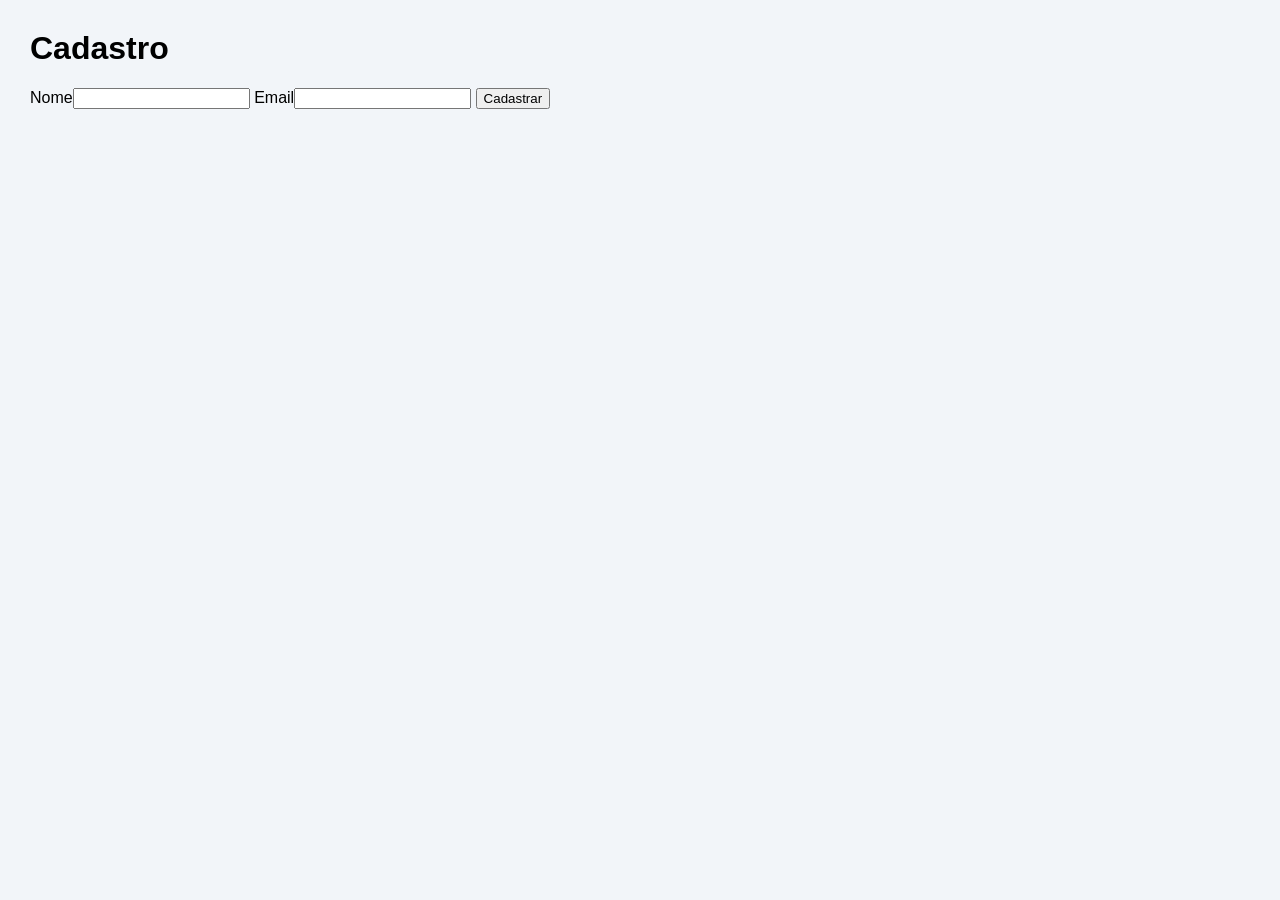
==== cadastro.html @ 34a29513 "Primeira versão do projeto MathTech Web" ====
<!DOCTYPE html>
<html lang="pt-br"><head><meta charset="UTF-8"><title>Cadastro</title><link rel="stylesheet" href="css/estilo.css"></head>
<body>
<h1>Cadastro</h1>
<form>
<label>Nome</label><input type="text">
<label>Email</label><input type="email">
<button>Cadastrar</button>
</form>
</body></html>
---- css/estilo.css ----
body{font-family:Arial;background:#f2f5f9;margin:30px}header,footer{background:#12355b;color:white;padding:20px;text-align:center}table{border-collapse:collapse;background:white}td,th{border:1px solid #777;padding:10px}
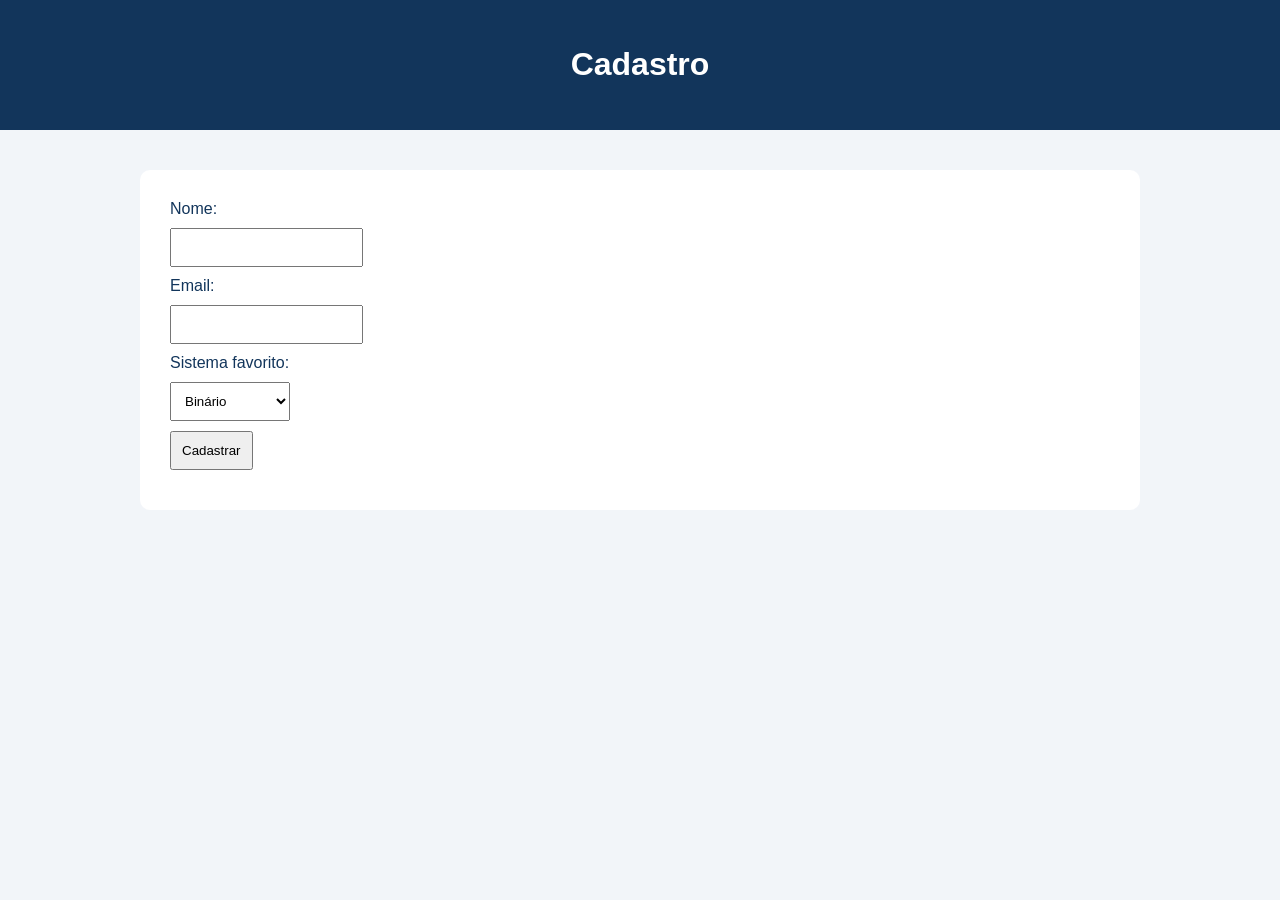
==== commit 25a73975: "Implementação da Atividade Avaliativa 5 - multimídia, quiz e melhorias HTML5" ====
--- a/cadastro.html
+++ b/cadastro.html
@@ -1,10 +1,34 @@
 <!DOCTYPE html>
-<html lang="pt-br"><head><meta charset="UTF-8"><title>Cadastro</title><link rel="stylesheet" href="css/estilo.css"></head>
+<html lang="pt-br">
+<head>
+<meta charset="UTF-8">
+<title>Cadastro</title>
+<link rel="stylesheet" href="css/estilo.css">
+</head>
 <body>
-<h1>Cadastro</h1>
+
+<header><h1>Cadastro</h1></header>
+
+<section class="conteudo">
 <form>
-<label>Nome</label><input type="text">
-<label>Email</label><input type="email">
-<button>Cadastrar</button>
+
+<label>Nome:</label>
+<input type="text" required>
+
+<label>Email:</label>
+<input type="email" required>
+
+<label>Sistema favorito:</label>
+<select>
+<option>Binário</option>
+<option>Decimal</option>
+<option>Hexadecimal</option>
+</select>
+
+<button type="submit">Cadastrar</button>
+
 </form>
-</body></html>+</section>
+
+</body>
+</html>
--- a/css/estilo.css
+++ b/css/estilo.css
@@ -1 +1,80 @@
-body{font-family:Arial;background:#f2f5f9;margin:30px}header,footer{background:#12355b;color:white;padding:20px;text-align:center}table{border-collapse:collapse;background:white}td,th{border:1px solid #777;padding:10px}+body{
+font-family:Arial,sans-serif;
+margin:0;
+background:#f2f5f9;
+color:#12355b;
+}
+
+header,footer{
+background:#12355b;
+color:white;
+padding:25px;
+text-align:center;
+}
+
+nav{
+background:#087e8b;
+padding:15px;
+text-align:center;
+}
+
+nav a{
+color:white;
+margin:10px;
+text-decoration:none;
+font-weight:bold;
+}
+
+.banner,.cards,.conteudo{
+padding:40px;
+max-width:1000px;
+margin:auto;
+}
+
+.banner{
+display:flex;
+gap:30px;
+align-items:center;
+}
+
+.cards{
+display:flex;
+gap:20px;
+}
+
+.card{
+background:white;
+padding:20px;
+border-radius:10px;
+box-shadow:0 3px 10px #ccc;
+flex:1;
+}
+
+table{
+width:100%;
+background:white;
+border-collapse:collapse;
+}
+
+td,th{
+border:1px solid #777;
+padding:10px;
+}
+
+form{
+background:white;
+padding:30px;
+border-radius:10px;
+}
+
+input,select,button{
+display:block;
+margin:10px 0;
+padding:10px;
+}
+
+@media(max-width:700px){
+.banner,.cards{
+display:block;
+}
+}
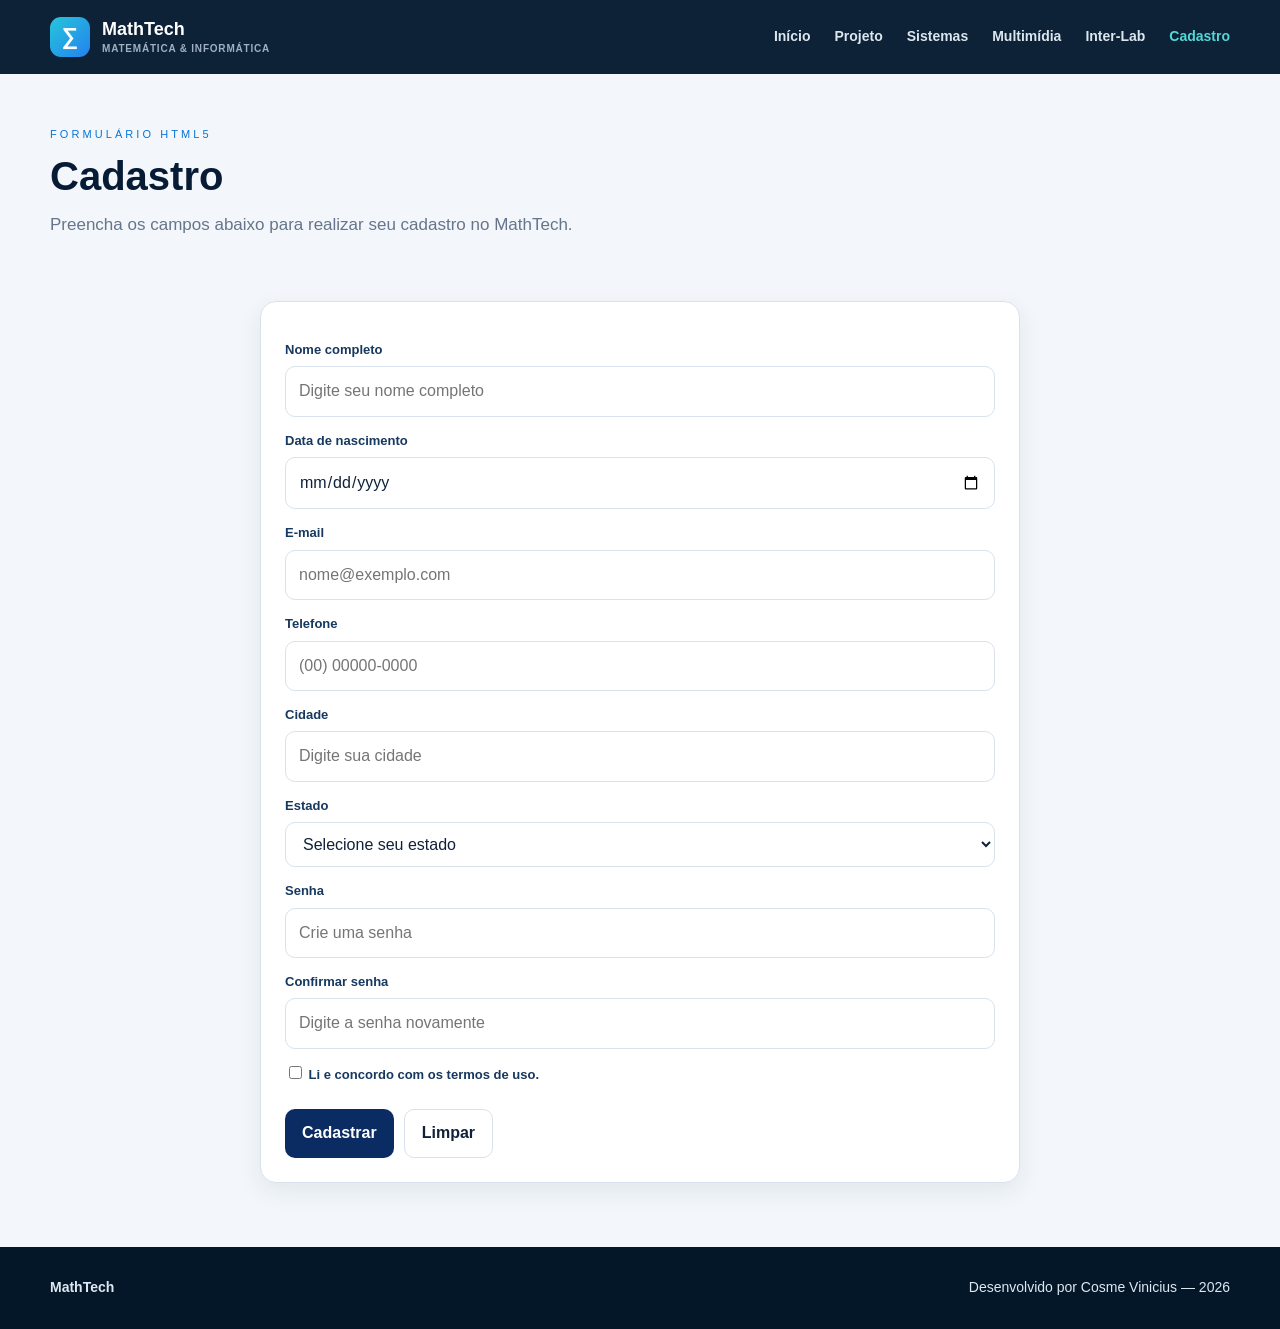
==== commit 74514179: "Atualiza estrutura final do MathTech e adiciona Inter-Lab" ====
--- a/cadastro.html
+++ b/cadastro.html
@@ -1,34 +1,85 @@
 <!DOCTYPE html>
-<html lang="pt-br">
+<html lang="pt-BR">
 <head>
-<meta charset="UTF-8">
-<title>Cadastro</title>
-<link rel="stylesheet" href="css/estilo.css">
+  <meta charset="UTF-8">
+  <meta name="viewport" content="width=device-width, initial-scale=1.0">
+  <title>Cadastro | MathTech</title>
+  <link rel="stylesheet" href="css/estilo.css">
 </head>
 <body>
+<header class="site-header">
+  <div class="container nav-wrap">
+    <a class="brand" href="index.html">
+      <span class="brand-mark">∑</span>
+      <span class="brand-text">MathTech<small>Matemática &amp; Informática</small></span>
+    </a>
+    <nav class="site-nav" aria-label="Navegação principal">
+      <a href="index.html">Início</a>
+      <a href="sobre.html">Projeto</a>
+      <a href="sistemas.html">Sistemas</a>
+      <a href="multimidia.html">Multimídia</a>
+      <a href="interlab.html">Inter-Lab</a>
+      <a class="active" href="cadastro.html">Cadastro</a>
+    </nav>
+  </div>
+</header>
+<section class="page-hero">
+  <div class="container">
+    <span class="kicker">Formulário HTML5</span>
+    <h1>Cadastro</h1>
+    <p>Preencha os campos abaixo para realizar seu cadastro no MathTech.</p>
+  </div>
+</section>
+<main class="section">
+  <div class="container">
+    <div class="card form-card">
+      <form action="#" method="post">
+        <label for="nome">Nome completo</label>
+        <input id="nome" name="nome" type="text" required autocomplete="name" placeholder="Digite seu nome completo">
 
-<header><h1>Cadastro</h1></header>
+        <label for="nascimento">Data de nascimento</label>
+        <input id="nascimento" name="nascimento" type="date" required>
 
-<section class="conteudo">
-<form>
+        <label for="email">E-mail</label>
+        <input id="email" name="email" type="email" required autocomplete="email" placeholder="nome@exemplo.com">
 
-<label>Nome:</label>
-<input type="text" required>
+        <label for="telefone">Telefone</label>
+        <input id="telefone" name="telefone" type="tel" required autocomplete="tel" placeholder="(00) 00000-0000">
 
-<label>Email:</label>
-<input type="email" required>
+        <label for="cidade">Cidade</label>
+        <input id="cidade" name="cidade" type="text" required autocomplete="address-level2" placeholder="Digite sua cidade">
 
-<label>Sistema favorito:</label>
-<select>
-<option>Binário</option>
-<option>Decimal</option>
-<option>Hexadecimal</option>
-</select>
+        <label for="estado">Estado</label>
+        <select id="estado" name="estado" required>
+          <option value="" selected disabled>Selecione seu estado</option>
+          <option>AC</option><option>AL</option><option>AP</option><option>AM</option><option>BA</option><option>CE</option>
+          <option>DF</option><option>ES</option><option>GO</option><option>MA</option><option>MT</option><option>MS</option>
+          <option>MG</option><option>PA</option><option>PB</option><option>PR</option><option>PE</option><option>PI</option>
+          <option>RJ</option><option>RN</option><option>RS</option><option>RO</option><option>RR</option><option>SC</option>
+          <option>SP</option><option>SE</option><option>TO</option>
+        </select>
 
-<button type="submit">Cadastrar</button>
+        <label for="senha">Senha</label>
+        <input id="senha" name="senha" type="password" minlength="6" required autocomplete="new-password" placeholder="Crie uma senha">
 
-</form>
-</section>
+        <label for="confirmar">Confirmar senha</label>
+        <input id="confirmar" name="confirmar" type="password" minlength="6" required autocomplete="new-password" placeholder="Digite a senha novamente">
 
+        <label><input type="checkbox" required> Li e concordo com os termos de uso.</label>
+
+        <div class="actions">
+          <button class="btn btn-primary" type="submit">Cadastrar</button>
+          <button class="btn btn-outline" type="reset">Limpar</button>
+        </div>
+      </form>
+    </div>
+  </div>
+</main>
+<footer class="site-footer">
+  <div class="container footer-wrap">
+    <strong>MathTech</strong>
+    <span>Desenvolvido por Cosme Vinicius — 2026</span>
+  </div>
+</footer>
 </body>
-</html>
+</html>
--- a/css/estilo.css
+++ b/css/estilo.css
@@ -1,80 +1,365 @@
+
+:root{
+  --navy:#0d2137;
+  --navy-2:#0b2b63;
+  --blue:#1676d2;
+  --cyan:#26c6da;
+  --green:#13a86b;
+  --bg:#f3f7fb;
+  --surface:#ffffff;
+  --surface-2:#f6f8fb;
+  --text:#0f2239;
+  --muted:#66758a;
+  --border:#d9e2ec;
+  --shadow:0 8px 24px rgba(13,33,55,.08);
+  --radius:16px;
+  --max:1180px;
+}
+
+*{box-sizing:border-box}
+html{scroll-behavior:smooth}
 body{
-font-family:Arial,sans-serif;
-margin:0;
-background:#f2f5f9;
-color:#12355b;
-}
-
-header,footer{
-background:#12355b;
-color:white;
-padding:25px;
-text-align:center;
-}
-
-nav{
-background:#087e8b;
-padding:15px;
-text-align:center;
-}
-
-nav a{
-color:white;
-margin:10px;
-text-decoration:none;
-font-weight:bold;
-}
-
-.banner,.cards,.conteudo{
-padding:40px;
-max-width:1000px;
-margin:auto;
-}
-
-.banner{
-display:flex;
-gap:30px;
-align-items:center;
-}
-
-.cards{
-display:flex;
-gap:20px;
-}
-
+  margin:0;
+  font-family:Arial, Helvetica, sans-serif;
+  background:var(--bg);
+  color:var(--text);
+  line-height:1.55;
+}
+img{max-width:100%;display:block}
+a{color:inherit}
+button,input,select,textarea{font:inherit}
+.container{width:min(var(--max),calc(100% - 32px));margin:0 auto}
+
+.site-header{
+  background:var(--navy);
+  color:#fff;
+  position:sticky;
+  top:0;
+  z-index:20;
+  box-shadow:0 1px 0 rgba(255,255,255,.06);
+}
+.nav-wrap{
+  min-height:74px;
+  display:flex;
+  align-items:center;
+  justify-content:space-between;
+  gap:24px;
+}
+.brand{
+  display:flex;
+  align-items:center;
+  gap:12px;
+  text-decoration:none;
+  font-weight:800;
+}
+.brand-mark{
+  width:40px;height:40px;
+  display:grid;place-items:center;
+  border-radius:11px;
+  background:linear-gradient(135deg,var(--cyan),#2382ef);
+  color:#fff;font-size:23px;
+}
+.brand-text{font-size:18px;line-height:1.1;color:#fff}
+.brand-text small{
+  display:block;
+  margin-top:4px;
+  color:#9fb0c3;
+  font-size:10px;
+  text-transform:uppercase;
+  letter-spacing:.08em;
+}
+.site-nav{display:flex;flex-wrap:wrap;gap:24px}
+.site-nav a{
+  color:#dce6ef;
+  text-decoration:none;
+  font-weight:700;
+  font-size:14px;
+}
+.site-nav a:hover,.site-nav a.active{color:#53d7d8}
+
+.page-hero{padding:52px 0 28px}
+.kicker{
+  display:block;
+  margin-bottom:12px;
+  color:#0876d8;
+  font-size:11px;
+  letter-spacing:.28em;
+  text-transform:uppercase;
+}
+.page-hero h1,.hero-home h1{
+  margin:0 0 14px;
+  color:#071b35;
+  line-height:1.08;
+}
+.page-hero h1{font-size:40px}
+.page-hero p{
+  max-width:780px;
+  margin:0;
+  color:var(--muted);
+  font-size:17px;
+}
+.section{padding:34px 0}
+.section-title{margin:0 0 8px;font-size:30px;color:#071b35}
+.section-intro{margin:0 0 22px;color:var(--muted)}
 .card{
-background:white;
-padding:20px;
-border-radius:10px;
-box-shadow:0 3px 10px #ccc;
-flex:1;
-}
-
-table{
-width:100%;
-background:white;
-border-collapse:collapse;
-}
-
-td,th{
-border:1px solid #777;
-padding:10px;
-}
-
-form{
-background:white;
-padding:30px;
-border-radius:10px;
-}
-
-input,select,button{
-display:block;
-margin:10px 0;
-padding:10px;
-}
-
-@media(max-width:700px){
-.banner,.cards{
-display:block;
-}
-}
+  background:var(--surface);
+  border:1px solid var(--border);
+  border-radius:var(--radius);
+  box-shadow:var(--shadow);
+  padding:24px;
+}
+.card h2,.card h3{margin-top:0;color:#0a2443}
+.card p{color:var(--muted)}
+
+.hero-home{
+  position:relative;
+  min-height:530px;
+  display:flex;
+  align-items:center;
+  background:
+    linear-gradient(90deg, rgba(4,17,34,.88) 0%, rgba(5,25,56,.78) 42%, rgba(6,23,48,.52) 100%),
+    url('../img/hero-home.jpg') center center / cover no-repeat;
+  color:#fff;
+}
+.hero-home::after{
+  content:"";
+  position:absolute;
+  inset:0;
+  background:linear-gradient(to bottom, rgba(0,0,0,.08), rgba(0,0,0,.14));
+}
+.hero-home .container{
+  position:relative;
+  z-index:1;
+}
+.hero-home .kicker{
+  color:#22d2da;
+}
+.hero-home h1{
+  max-width:760px;
+  font-size:66px;
+  color:#fff;
+}
+.hero-home p{
+  max-width:700px;
+  font-size:18px;
+  color:#eef6ff;
+  margin:0;
+}
+.hero-actions,.actions{
+  display:flex;
+  flex-wrap:wrap;
+  gap:10px;
+  margin-top:24px;
+}
+
+.btn{
+  display:inline-flex;
+  align-items:center;
+  justify-content:center;
+  min-height:44px;
+  padding:11px 17px;
+  border:0;
+  border-radius:10px;
+  text-decoration:none;
+  font-weight:700;
+  cursor:pointer;
+}
+.btn-primary{background:var(--navy-2);color:#fff}
+.btn-primary:hover{background:#123f7f}
+.btn-cyan{background:var(--cyan);color:#05223a}
+.btn-cyan:hover{background:#36d6e8}
+.btn-outline{background:#fff;color:var(--text);border:1px solid var(--border)}
+
+.grid-4{display:grid;grid-template-columns:repeat(4,1fr);gap:16px}
+.grid-3{display:grid;grid-template-columns:repeat(3,1fr);gap:16px}
+.grid-2{display:grid;grid-template-columns:1fr 1fr;gap:20px}
+.topic-card{padding:20px}
+.topic-card strong{display:block;margin-bottom:7px;color:#0b2b63}
+.program-table-wrap{overflow-x:auto}
+
+table{width:100%;border-collapse:collapse;background:#fff}
+thead th{
+  background:var(--navy-2);
+  color:#fff;
+  text-align:left;
+  padding:13px 14px;
+  font-size:13px;
+}
+tbody td{
+  padding:13px 14px;
+  border-bottom:1px solid var(--border);
+  color:#27405d;
+  font-size:14px;
+}
+tbody tr:nth-child(even){background:#f8fbfe}
+
+.timeline{display:grid;gap:14px}
+.timeline-item{display:flex;gap:12px;align-items:flex-start}
+.step{
+  flex:0 0 34px;width:34px;height:34px;
+  display:grid;place-items:center;
+  border-radius:50%;
+  background:var(--navy-2);
+  color:#fff;font-weight:800
+}
+.timeline-item strong{display:block;color:#0b2b63}
+.timeline-item span{color:var(--muted);font-size:14px}
+.tags{display:flex;flex-wrap:wrap;gap:10px;margin-top:18px}
+.tag{
+  padding:8px 11px;
+  border-radius:999px;
+  background:#eef4fa;
+  border:1px solid #dfe8f2;
+  color:#17385f;
+  font-size:13px;
+  font-weight:700;
+}
+
+.system-card .base{
+  display:inline-block;
+  margin-bottom:9px;
+  padding:5px 9px;
+  border-radius:999px;
+  background:#edf4fb;
+  color:#0b5fb6;
+  font-size:11px;
+  font-weight:800;
+  text-transform:uppercase
+}
+.note{
+  margin-top:16px;
+  padding:14px 16px;
+  border-left:4px solid var(--cyan);
+  border-radius:8px;
+  background:#eef9fb;
+  color:#38546a
+}
+
+.media-layout{
+  display:grid;
+  grid-template-columns:1.25fr .75fr;
+  gap:24px;
+  align-items:start;
+}
+.video-shell{
+  background:#07121d;
+  border-radius:18px;
+  overflow:hidden;
+  box-shadow:var(--shadow);
+  border:1px solid #16283a;
+}
+.media-thumb{
+  position:relative;
+  display:block;
+  aspect-ratio:16/9;
+  overflow:hidden;
+  text-decoration:none;
+}
+.media-thumb img{
+  width:100%;
+  height:100%;
+  object-fit:cover;
+}
+.media-thumb::after{
+  content:"▶";
+  position:absolute;
+  left:50%;
+  top:50%;
+  transform:translate(-50%,-50%);
+  width:82px;
+  height:82px;
+  border-radius:50%;
+  display:grid;
+  place-items:center;
+  background:rgba(0,0,0,.55);
+  border:2px solid rgba(255,255,255,.85);
+  color:#fff;
+  font-size:32px;
+  box-shadow:0 8px 22px rgba(0,0,0,.25);
+}
+.playlist-info h2{font-size:34px}
+.playlist-badges{display:flex;flex-wrap:wrap;gap:8px;margin:16px 0}
+.playlist-badges span{
+  padding:7px 10px;border-radius:999px;
+  background:#eff4fa;border:1px solid var(--border);
+  color:#34516d;font-size:12px;font-weight:700
+}
+.local-note{
+  margin-top:14px;
+  font-size:13px;
+  color:var(--muted);
+}
+
+.form-card{max-width:760px;margin:0 auto}
+label{display:block;margin:14px 0 6px;font-size:13px;font-weight:700;color:#17385f}
+input,select,textarea{
+  width:100%;
+  padding:12px 13px;
+  border:1px solid var(--border);
+  border-radius:10px;
+  background:#fff;
+  color:var(--text);
+  outline:none
+}
+input:focus,select:focus,textarea:focus{
+  border-color:#7db0e5;
+  box-shadow:0 0 0 3px rgba(50,120,200,.11)
+}
+input[type=checkbox],input[type=radio]{width:auto}
+
+.lab-grid{display:grid;grid-template-columns:1fr 1fr;gap:22px}
+.results-grid{display:grid;grid-template-columns:1fr 1fr;gap:12px;margin-top:18px}
+.result-box{background:var(--surface-2);border-radius:12px;padding:14px}
+.result-box span{display:block;color:#718096;font-size:11px;text-transform:uppercase;margin-bottom:7px}
+.result-box strong{font-family:"Courier New",monospace;color:#0a2b62;overflow-wrap:anywhere}
+.logic-switches{display:grid;grid-template-columns:1fr 1fr;gap:12px;margin:12px 0 18px}
+.prop-box{
+  display:flex;justify-content:space-between;align-items:center;gap:10px;
+  padding:12px 14px;border-radius:11px;background:var(--surface-2)
+}
+.status{
+  display:inline-flex;align-items:center;justify-content:center;
+  padding:5px 9px;border-radius:999px;font-size:10px;font-weight:800;text-transform:uppercase
+}
+.status.true{background:var(--green);color:#fff}
+.status.false{background:#edf1f6;color:#566174}
+.switch{position:relative;display:inline-block;width:42px;height:24px;flex:0 0 auto}
+.switch input{opacity:0;width:0;height:0}
+.slider{position:absolute;inset:0;border-radius:999px;background:#d7dee8;cursor:pointer;transition:.2s}
+.slider:before{
+  content:"";position:absolute;width:18px;height:18px;left:3px;top:3px;
+  border-radius:50%;background:#fff;box-shadow:0 1px 3px rgba(0,0,0,.25);transition:.2s
+}
+.switch input:checked + .slider{background:var(--navy-2)}
+.switch input:checked + .slider:before{transform:translateX(18px)}
+.quiz-question{margin-bottom:20px}
+.quiz-question p{font-weight:700;color:#122a46}
+.options{display:grid;grid-template-columns:1fr 1fr;gap:8px}
+.option{
+  display:flex;align-items:center;gap:9px;
+  min-height:40px;padding:9px 11px;
+  border:1px solid var(--border);border-radius:9px;
+  background:#fff;cursor:pointer;font-size:13px
+}
+.option.correct{border-color:#29a86b;background:#effbf5}
+.option.wrong{border-color:#db5c5c;background:#fff3f3}
+.feedback{min-height:22px;color:var(--muted);font-size:13px;margin-top:8px}
+
+.site-footer{background:#041728;color:#dce8f2;padding:30px 0;margin-top:30px}
+.footer-wrap{display:flex;justify-content:space-between;gap:20px;flex-wrap:wrap;font-size:14px}
+
+@media (max-width:920px){
+  .nav-wrap{flex-direction:column;align-items:flex-start;padding:16px 0}
+  .media-layout,.lab-grid,.grid-2{grid-template-columns:1fr}
+  .grid-4{grid-template-columns:1fr 1fr}
+  .grid-3{grid-template-columns:1fr 1fr}
+  .hero-home h1{font-size:48px}
+}
+@media (max-width:650px){
+  .site-nav{gap:14px}
+  .grid-4,.grid-3,.options,.logic-switches,.results-grid{grid-template-columns:1fr}
+  .page-hero h1{font-size:32px}
+  .hero-home{min-height:470px}
+  .hero-home h1{font-size:36px}
+  .card{padding:18px}
+}
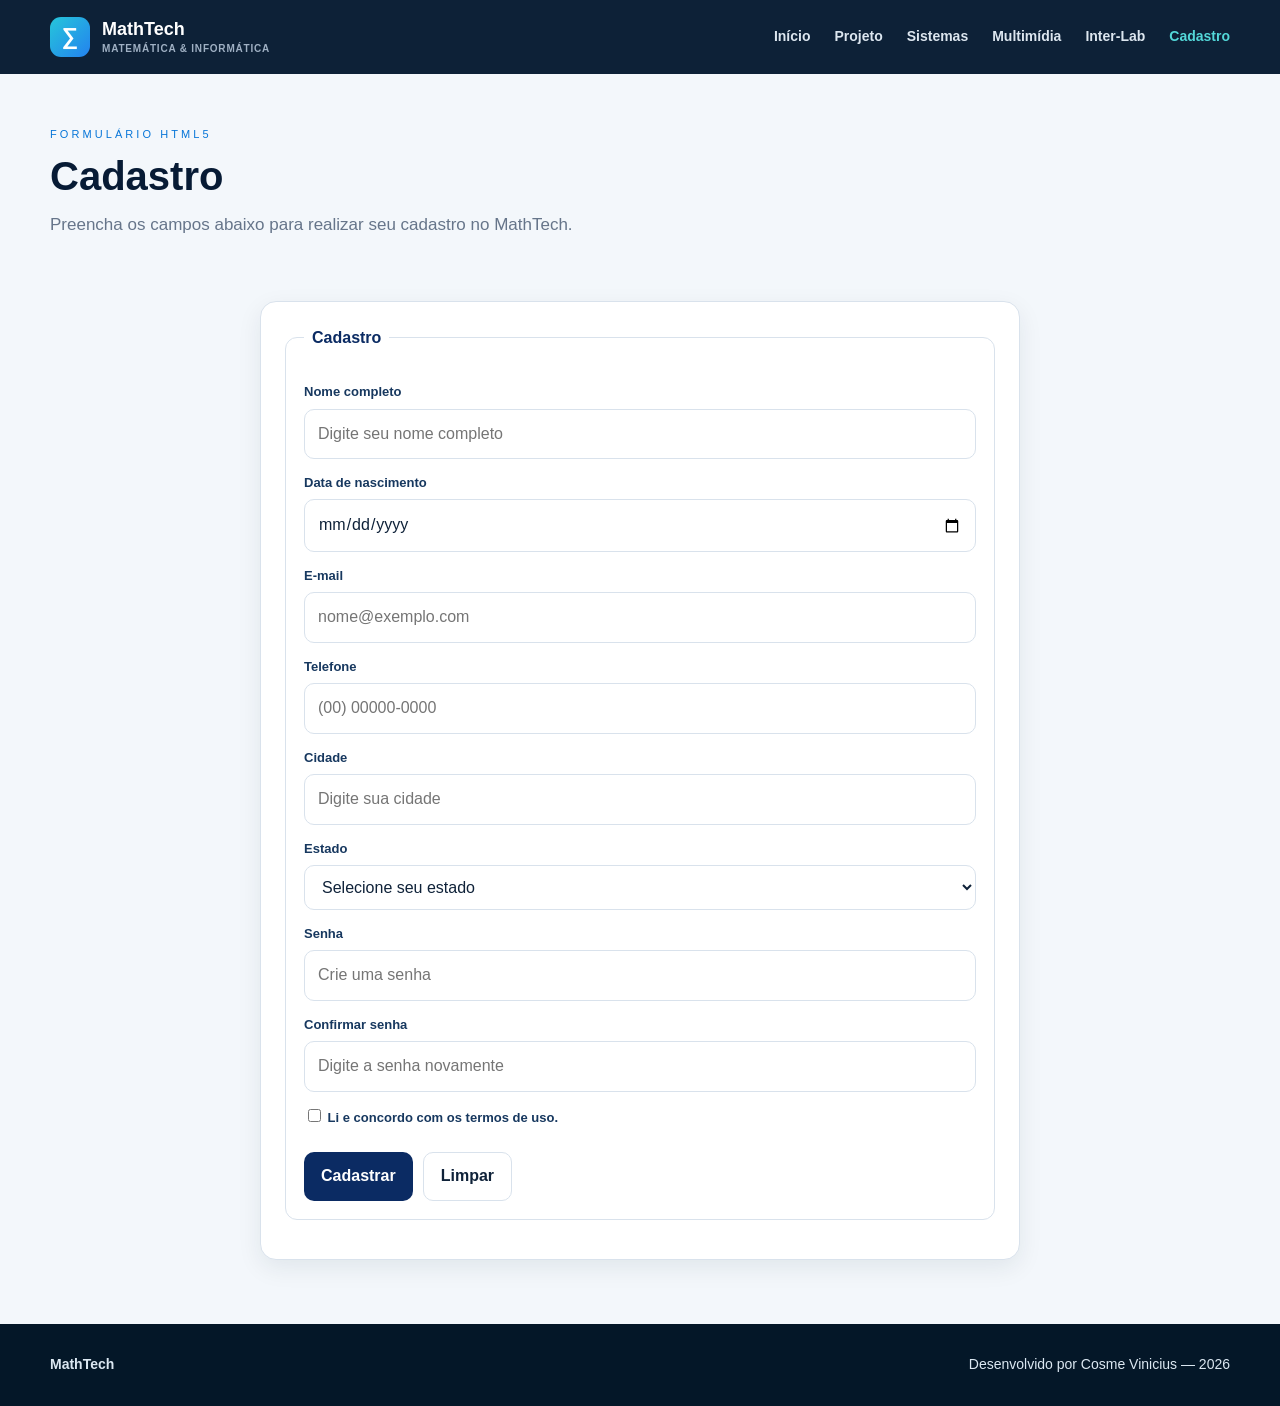
==== commit 30a9503d: "Atividade 7 - HTML5 e CSS3 ate aula 11" ====
--- a/cadastro.html
+++ b/cadastro.html
@@ -1,85 +1,77 @@
 <!DOCTYPE html>
+
 <html lang="pt-BR">
 <head>
-  <meta charset="UTF-8">
-  <meta name="viewport" content="width=device-width, initial-scale=1.0">
-  <title>Cadastro | MathTech</title>
-  <link rel="stylesheet" href="css/estilo.css">
+<meta charset="utf-8"/>
+<meta content="width=device-width, initial-scale=1.0" name="viewport"/>
+<title>Cadastro | MathTech</title>
+<link href="css/estilo.css" rel="stylesheet"/>
 </head>
 <body>
 <header class="site-header">
-  <div class="container nav-wrap">
-    <a class="brand" href="index.html">
-      <span class="brand-mark">∑</span>
-      <span class="brand-text">MathTech<small>Matemática &amp; Informática</small></span>
-    </a>
-    <nav class="site-nav" aria-label="Navegação principal">
-      <a href="index.html">Início</a>
-      <a href="sobre.html">Projeto</a>
-      <a href="sistemas.html">Sistemas</a>
-      <a href="multimidia.html">Multimídia</a>
-      <a href="interlab.html">Inter-Lab</a>
-      <a class="active" href="cadastro.html">Cadastro</a>
-    </nav>
-  </div>
+<div class="container nav-wrap">
+<a class="brand" href="index.html">
+<span class="brand-mark">∑</span>
+<span class="brand-text">MathTech<small>Matemática &amp; Informática</small></span>
+</a>
+<nav aria-label="Navegação principal" class="site-nav">
+<a href="index.html">Início</a>
+<a href="sobre.html">Projeto</a>
+<a href="sistemas.html">Sistemas</a>
+<a href="multimidia.html">Multimídia</a>
+<a href="interlab.html">Inter-Lab</a>
+<a class="active" href="cadastro.html">Cadastro</a>
+</nav>
+</div>
 </header>
 <section class="page-hero">
-  <div class="container">
-    <span class="kicker">Formulário HTML5</span>
-    <h1>Cadastro</h1>
-    <p>Preencha os campos abaixo para realizar seu cadastro no MathTech.</p>
-  </div>
+<div class="container">
+<span class="kicker">Formulário HTML5</span>
+<h1>Cadastro</h1>
+<p>Preencha os campos abaixo para realizar seu cadastro no MathTech.</p>
+</div>
 </section>
 <main class="section">
-  <div class="container">
-    <div class="card form-card">
-      <form action="#" method="post">
-        <label for="nome">Nome completo</label>
-        <input id="nome" name="nome" type="text" required autocomplete="name" placeholder="Digite seu nome completo">
+<div class="container">
+<div class="card form-card">
+<form action="#" method="post">
 
-        <label for="nascimento">Data de nascimento</label>
-        <input id="nascimento" name="nascimento" type="date" required>
 
-        <label for="email">E-mail</label>
-        <input id="email" name="email" type="email" required autocomplete="email" placeholder="nome@exemplo.com">
 
-        <label for="telefone">Telefone</label>
-        <input id="telefone" name="telefone" type="tel" required autocomplete="tel" placeholder="(00) 00000-0000">
 
-        <label for="cidade">Cidade</label>
-        <input id="cidade" name="cidade" type="text" required autocomplete="address-level2" placeholder="Digite sua cidade">
 
-        <label for="estado">Estado</label>
-        <select id="estado" name="estado" required>
-          <option value="" selected disabled>Selecione seu estado</option>
-          <option>AC</option><option>AL</option><option>AP</option><option>AM</option><option>BA</option><option>CE</option>
-          <option>DF</option><option>ES</option><option>GO</option><option>MA</option><option>MT</option><option>MS</option>
-          <option>MG</option><option>PA</option><option>PB</option><option>PR</option><option>PE</option><option>PI</option>
-          <option>RJ</option><option>RN</option><option>RS</option><option>RO</option><option>RR</option><option>SC</option>
-          <option>SP</option><option>SE</option><option>TO</option>
-        </select>
 
-        <label for="senha">Senha</label>
-        <input id="senha" name="senha" type="password" minlength="6" required autocomplete="new-password" placeholder="Crie uma senha">
 
-        <label for="confirmar">Confirmar senha</label>
-        <input id="confirmar" name="confirmar" type="password" minlength="6" required autocomplete="new-password" placeholder="Digite a senha novamente">
 
-        <label><input type="checkbox" required> Li e concordo com os termos de uso.</label>
 
-        <div class="actions">
-          <button class="btn btn-primary" type="submit">Cadastrar</button>
-          <button class="btn btn-outline" type="reset">Limpar</button>
-        </div>
-      </form>
-    </div>
-  </div>
+
+
+
+
+
+
+
+
+
+<fieldset class="grupo-cadastro"><legend>Cadastro</legend><label for="nome">Nome completo</label><input autocomplete="name" id="nome" name="nome" placeholder="Digite seu nome completo" required="" type="text"/><label for="nascimento">Data de nascimento</label><input id="nascimento" name="nascimento" required="" type="date"/><label for="email">E-mail</label><input autocomplete="email" id="email" name="email" placeholder="nome@exemplo.com" required="" type="email"/><label for="telefone">Telefone</label><input autocomplete="tel" id="telefone" name="telefone" placeholder="(00) 00000-0000" required="" type="tel"/><label for="cidade">Cidade</label><input autocomplete="address-level2" id="cidade" name="cidade" placeholder="Digite sua cidade" required="" type="text"/><label for="estado">Estado</label><select id="estado" name="estado" required="">
+<option disabled="" selected="" value="">Selecione seu estado</option>
+<option>AC</option><option>AL</option><option>AP</option><option>AM</option><option>BA</option><option>CE</option>
+<option>DF</option><option>ES</option><option>GO</option><option>MA</option><option>MT</option><option>MS</option>
+<option>MG</option><option>PA</option><option>PB</option><option>PR</option><option>PE</option><option>PI</option>
+<option>RJ</option><option>RN</option><option>RS</option><option>RO</option><option>RR</option><option>SC</option>
+<option>SP</option><option>SE</option><option>TO</option>
+</select><label for="senha">Senha</label><input autocomplete="new-password" id="senha" minlength="6" name="senha" placeholder="Crie uma senha" required="" type="password"/><label for="confirmar">Confirmar senha</label><input autocomplete="new-password" id="confirmar" minlength="6" name="confirmar" placeholder="Digite a senha novamente" required="" type="password"/><label><input required="" type="checkbox"/> Li e concordo com os termos de uso.</label><div class="actions">
+<button class="btn btn-primary" type="submit">Cadastrar</button>
+<button class="btn btn-outline" type="reset">Limpar</button>
+</div></fieldset></form>
+</div>
+</div>
 </main>
-<footer class="site-footer">
-  <div class="container footer-wrap">
-    <strong>MathTech</strong>
-    <span>Desenvolvido por Cosme Vinicius — 2026</span>
-  </div>
+<footer class="site-footer" id="rodape">
+<div class="container footer-wrap">
+<strong>MathTech</strong>
+<span>Desenvolvido por Cosme Vinicius — 2026</span>
+</div>
 </footer>
 </body>
 </html>
--- a/css/estilo.css
+++ b/css/estilo.css
@@ -363,3 +363,23 @@
   .hero-home h1{font-size:36px}
   .card{padding:18px}
 }
+
+
+/* Atividade 7 — aulas de HTML5 e CSS3 ate aula 11: ajustes sem alteracao do conteudo original. */
+/* Modelo de caixas, seções e seletores de ID/class. */
+#conteudos, #topicos, #programa, #recursos, #rodape { scroll-margin-top: 105px; }
+.site-nav .ancora-interna { font-size: 12px; }
+.site-nav .ancora-interna:link, .site-nav .ancora-interna:visited { color: #dce6ef; }
+.site-nav .ancora-interna:hover, .site-nav .ancora-interna:active { color: #53d7d8; }
+/* Lista HTML montada a partir dos seis cards que ja existiam. */
+.lista-topicos { list-style-type: circle; list-style-position: outside; display: grid; grid-template-columns: repeat(3, minmax(0, 1fr)); gap: 20px; padding-left: 24px; margin: 0; }
+.lista-topicos li { margin-bottom: 12px; padding-left: 3px; }
+.lista-topicos .card { height: 100%; }
+/* Formulário e quiz: fieldset/legend mantendo seus campos e alternativas originais. */
+.grupo-cadastro,.grupo-quiz { border: 1px solid var(--border); border-radius: 12px; padding: 18px; margin: 0 0 15px; min-width: 0; }
+.grupo-cadastro legend,.grupo-quiz legend { color: var(--navy-2); font-weight: 700; padding: 0 8px; }
+.grupo-quiz legend { font-size: 14px; }
+/* Player solicitado na aba Multimídia; a miniatura original permanece como link alternativo. */
+.video-incorporado { display: block; width: 100%; aspect-ratio: 16 / 9; height: auto; border: 0; border-radius: 12px; background: #071b35; margin-bottom: 14px; }
+@media (max-width: 920px) { .lista-topicos { grid-template-columns: repeat(2, minmax(0, 1fr)); } }
+@media (max-width: 650px) { .lista-topicos { grid-template-columns: 1fr; } .grupo-cadastro,.grupo-quiz { padding: 12px; } }
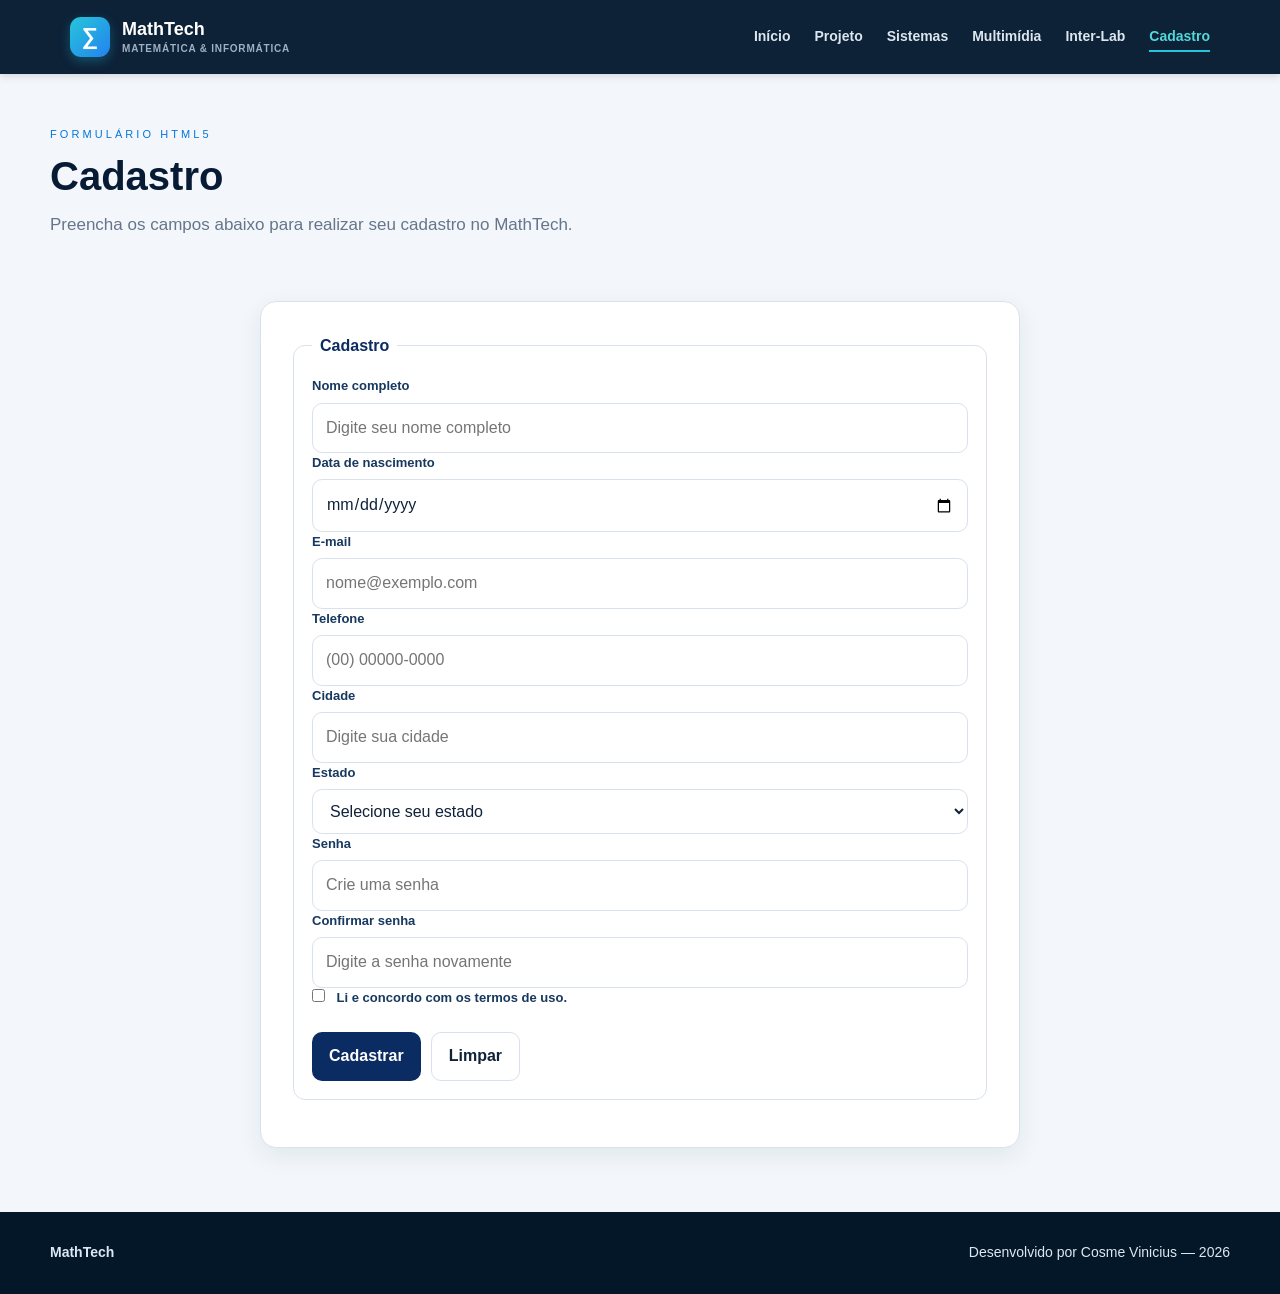
==== commit b3aabd7c: "style: remove linhas vazias do formulario de cadastro" ====
--- a/cadastro.html
+++ b/cadastro.html
@@ -36,24 +36,8 @@
 <div class="card form-card">
 <form action="#" method="post">
 
+<fieldset class="grupo-cadastro"><legend>Cadastro</legend><label for="nome">Nome completo</label><input autocomplete="name" id="nome" name="nome" placeholder="Digite seu nome completo" required="" type="text"/><label for="nascimento">Data de nascimento</label><input id="nascimento" name="nascimento" required="" type="date"/><label for="email">E-mail</label><input autocomplete="email" id="email" name="email" placeholder="nome@exemplo.com" required="" type="email"/><label for="telefone">Telefone</label><input autocomplete="tel" id="telefone" name="telefone" placeholder="(00) 00000-0000" required="" type="tel"/><label for="cidade">Cidade</label><input autocomplete="address-level2" id="cidade" name="cidade" placeholder="Digite sua cidade" required="" type="text"/><label for="estado">Estado</label><select id="estado" name="estado" required="">
 
-
-
-
-
-
-
-
-
-
-
-
-
-
-
-
-
-<fieldset class="grupo-cadastro"><legend>Cadastro</legend><label for="nome">Nome completo</label><input autocomplete="name" id="nome" name="nome" placeholder="Digite seu nome completo" required="" type="text"/><label for="nascimento">Data de nascimento</label><input id="nascimento" name="nascimento" required="" type="date"/><label for="email">E-mail</label><input autocomplete="email" id="email" name="email" placeholder="nome@exemplo.com" required="" type="email"/><label for="telefone">Telefone</label><input autocomplete="tel" id="telefone" name="telefone" placeholder="(00) 00000-0000" required="" type="tel"/><label for="cidade">Cidade</label><input autocomplete="address-level2" id="cidade" name="cidade" placeholder="Digite sua cidade" required="" type="text"/><label for="estado">Estado</label><select id="estado" name="estado" required="">
 <option disabled="" selected="" value="">Selecione seu estado</option>
 <option>AC</option><option>AL</option><option>AP</option><option>AM</option><option>BA</option><option>CE</option>
 <option>DF</option><option>ES</option><option>GO</option><option>MA</option><option>MT</option><option>MS</option>
--- a/css/estilo.css
+++ b/css/estilo.css
@@ -1,325 +1,437 @@
-
 :root{
-  --navy:#0d2137;
-  --navy-2:#0b2b63;
-  --blue:#1676d2;
-  --cyan:#26c6da;
-  --green:#13a86b;
-  --bg:#f3f7fb;
-  --surface:#ffffff;
-  --surface-2:#f6f8fb;
-  --text:#0f2239;
-  --muted:#66758a;
-  --border:#d9e2ec;
-  --shadow:0 8px 24px rgba(13,33,55,.08);
-  --radius:16px;
-  --max:1180px;
-}
-
-*{box-sizing:border-box}
+--navy:#0d2137;
+--navy-2:#0b2b63;
+--blue:#1676d2;
+--cyan:#26c6da;
+--green:#13a86b;
+--bg:#f3f7fb;
+--surface:#ffffff;
+--surface-2:#f6f8fb;
+--text:#0f2239;
+--muted:#66758a;
+--border:#d9e2ec;
+--shadow:0 8px 24px rgba(13,33,55,.08);
+--shadow-hover:0 12px 32px rgba(13,33,55,.15);
+--radius:16px;
+--max:1180px;
+}
+*{box-sizing:border-box;margin:0;padding:0}
 html{scroll-behavior:smooth}
 body{
-  margin:0;
-  font-family:Arial, Helvetica, sans-serif;
-  background:var(--bg);
-  color:var(--text);
-  line-height:1.55;
+font-family:Arial, Helvetica, sans-serif;
+background:var(--bg);
+color:var(--text);
+line-height:1.55;
 }
 img{max-width:100%;display:block}
-a{color:inherit}
+a{color:inherit;text-decoration:none}
 button,input,select,textarea{font:inherit}
 .container{width:min(var(--max),calc(100% - 32px));margin:0 auto}
-
 .site-header{
-  background:var(--navy);
-  color:#fff;
-  position:sticky;
-  top:0;
-  z-index:20;
-  box-shadow:0 1px 0 rgba(255,255,255,.06);
+background:var(--navy);
+color:#fff;
+position:sticky;
+top:0;
+z-index:20;
+box-shadow:0 2px 8px rgba(0,0,0,.15);
 }
 .nav-wrap{
-  min-height:74px;
-  display:flex;
-  align-items:center;
-  justify-content:space-between;
-  gap:24px;
+min-height:74px;
+display:flex;
+align-items:center;
+justify-content:space-between;
+gap:24px;
+padding:0 20px;
 }
 .brand{
-  display:flex;
-  align-items:center;
-  gap:12px;
-  text-decoration:none;
-  font-weight:800;
-}
+display:flex;
+align-items:center;
+gap:12px;
+text-decoration:none;
+font-weight:800;
+transition:transform .3s ease;
+}
+.brand:hover{transform:translateY(-2px)}
 .brand-mark{
-  width:40px;height:40px;
-  display:grid;place-items:center;
-  border-radius:11px;
-  background:linear-gradient(135deg,var(--cyan),#2382ef);
-  color:#fff;font-size:23px;
+width:40px;height:40px;
+display:grid;place-items:center;
+border-radius:11px;
+background:linear-gradient(135deg,var(--cyan),#2382ef);
+color:#fff;font-size:23px;
+box-shadow:0 4px 12px rgba(38,198,218,.3);
 }
 .brand-text{font-size:18px;line-height:1.1;color:#fff}
 .brand-text small{
-  display:block;
-  margin-top:4px;
-  color:#9fb0c3;
-  font-size:10px;
-  text-transform:uppercase;
-  letter-spacing:.08em;
+display:block;
+margin-top:4px;
+color:#9fb0c3;
+font-size:10px;
+text-transform:uppercase;
+letter-spacing:.08em;
 }
 .site-nav{display:flex;flex-wrap:wrap;gap:24px}
 .site-nav a{
-  color:#dce6ef;
-  text-decoration:none;
-  font-weight:700;
-  font-size:14px;
-}
+color:#dce6ef;
+text-decoration:none;
+font-weight:700;
+font-size:14px;
+transition:color .3s ease;
+position:relative;
+}
+.site-nav a::after{
+content:"";
+position:absolute;
+bottom:-4px;
+left:0;
+width:0;
+height:2px;
+background:var(--cyan);
+transition:width .3s ease;
+}
+.site-nav a:hover::after,.site-nav a.active::after{width:100%}
 .site-nav a:hover,.site-nav a.active{color:#53d7d8}
-
 .page-hero{padding:52px 0 28px}
 .kicker{
-  display:block;
-  margin-bottom:12px;
-  color:#0876d8;
-  font-size:11px;
-  letter-spacing:.28em;
-  text-transform:uppercase;
+display:block;
+margin-bottom:12px;
+color:#0876d8;
+font-size:11px;
+letter-spacing:.28em;
+text-transform:uppercase;
 }
 .page-hero h1,.hero-home h1{
-  margin:0 0 14px;
-  color:#071b35;
-  line-height:1.08;
+margin:0 0 14px;
+color:#071b35;
+line-height:1.08;
 }
 .page-hero h1{font-size:40px}
 .page-hero p{
-  max-width:780px;
-  margin:0;
-  color:var(--muted);
-  font-size:17px;
+max-width:780px;
+margin:0;
+color:var(--muted);
+font-size:17px;
 }
 .section{padding:34px 0}
 .section-title{margin:0 0 8px;font-size:30px;color:#071b35}
 .section-intro{margin:0 0 22px;color:var(--muted)}
 .card{
-  background:var(--surface);
-  border:1px solid var(--border);
-  border-radius:var(--radius);
-  box-shadow:var(--shadow);
-  padding:24px;
+background:var(--surface);
+border:1px solid var(--border);
+border-radius:var(--radius);
+box-shadow:var(--shadow);
+padding:24px;
+transition:transform .3s ease,box-shadow .3s ease;
+}
+.card:hover{
+transform:translateY(-4px);
+box-shadow:var(--shadow-hover);
 }
 .card h2,.card h3{margin-top:0;color:#0a2443}
 .card p{color:var(--muted)}
-
 .hero-home{
-  position:relative;
-  min-height:530px;
-  display:flex;
-  align-items:center;
-  background:
-    linear-gradient(90deg, rgba(4,17,34,.88) 0%, rgba(5,25,56,.78) 42%, rgba(6,23,48,.52) 100%),
-    url('../img/hero-home.jpg') center center / cover no-repeat;
-  color:#fff;
+position:relative;
+min-height:530px;
+display:flex;
+align-items:center;
+background:
+linear-gradient(90deg, rgba(4,17,34,.88) 0%, rgba(5,25,56,.78) 42%, rgba(6,23,48,.52) 100%),
+url('../img/hero-home.jpg') center center / cover no-repeat;
+color:#fff;
 }
 .hero-home::after{
-  content:"";
-  position:absolute;
-  inset:0;
-  background:linear-gradient(to bottom, rgba(0,0,0,.08), rgba(0,0,0,.14));
+content:"";
+position:absolute;
+inset:0;
+background:linear-gradient(to bottom, rgba(0,0,0,.08), rgba(0,0,0,.14));
+pointer-events:none;
 }
 .hero-home .container{
-  position:relative;
-  z-index:1;
+position:relative;
+z-index:1;
 }
 .hero-home .kicker{
-  color:#22d2da;
+color:#22d2da;
 }
 .hero-home h1{
-  max-width:760px;
-  font-size:66px;
-  color:#fff;
+max-width:760px;
+font-size:66px;
+color:#fff;
 }
 .hero-home p{
-  max-width:700px;
-  font-size:18px;
-  color:#eef6ff;
-  margin:0;
+max-width:700px;
+font-size:18px;
+color:#eef6ff;
+margin:0;
 }
 .hero-actions,.actions{
-  display:flex;
-  flex-wrap:wrap;
-  gap:10px;
-  margin-top:24px;
-}
-
+display:flex;
+flex-wrap:wrap;
+gap:10px;
+margin-top:24px;
+}
 .btn{
-  display:inline-flex;
-  align-items:center;
-  justify-content:center;
-  min-height:44px;
-  padding:11px 17px;
-  border:0;
-  border-radius:10px;
-  text-decoration:none;
-  font-weight:700;
-  cursor:pointer;
+display:inline-flex;
+align-items:center;
+justify-content:center;
+min-height:44px;
+padding:11px 17px;
+border:0;
+border-radius:10px;
+text-decoration:none;
+font-weight:700;
+cursor:pointer;
+transition:transform .2s ease,box-shadow .2s ease;
+}
+.btn:hover{
+transform:translateY(-2px);
+box-shadow:0 6px 16px rgba(0,0,0,.2);
 }
 .btn-primary{background:var(--navy-2);color:#fff}
 .btn-primary:hover{background:#123f7f}
 .btn-cyan{background:var(--cyan);color:#05223a}
 .btn-cyan:hover{background:#36d6e8}
 .btn-outline{background:#fff;color:var(--text);border:1px solid var(--border)}
-
+.btn-outline:hover{background:#f6f8fb}
+.container-flex{
+display:flex;
+flex-wrap:wrap;
+gap:16px;
+}
+.container-flex .card{
+flex:1 1 calc(25% - 16px);
+min-width:240px;
+}
 .grid-4{display:grid;grid-template-columns:repeat(4,1fr);gap:16px}
 .grid-3{display:grid;grid-template-columns:repeat(3,1fr);gap:16px}
 .grid-2{display:grid;grid-template-columns:1fr 1fr;gap:20px}
 .topic-card{padding:20px}
-.topic-card strong{display:block;margin-bottom:7px;color:#0b2b63}
+.topic-card strong{display:block;margin-bottom:7px;color:#0b2b63;font-size:16px}
+.topic-card p{font-size:14px;margin:0}
 .program-table-wrap{overflow-x:auto}
-
-table{width:100%;border-collapse:collapse;background:#fff}
+table{width:100%;border-collapse:collapse;background:#fff;border-radius:12px;overflow:hidden;box-shadow:var(--shadow)}
 thead th{
-  background:var(--navy-2);
-  color:#fff;
-  text-align:left;
-  padding:13px 14px;
-  font-size:13px;
+background:var(--navy-2);
+color:#fff;
+text-align:left;
+padding:13px 14px;
+font-size:13px;
 }
 tbody td{
-  padding:13px 14px;
-  border-bottom:1px solid var(--border);
-  color:#27405d;
-  font-size:14px;
+padding:13px 14px;
+border-bottom:1px solid var(--border);
+color:#27405d;
+font-size:14px;
 }
 tbody tr:nth-child(even){background:#f8fbfe}
-
+tbody tr{transition:background .2s ease}
+tbody tr:hover{background:#eef4fa}
 .timeline{display:grid;gap:14px}
 .timeline-item{display:flex;gap:12px;align-items:flex-start}
 .step{
-  flex:0 0 34px;width:34px;height:34px;
-  display:grid;place-items:center;
-  border-radius:50%;
-  background:var(--navy-2);
-  color:#fff;font-weight:800
+flex:0 0 34px;width:34px;height:34px;
+display:grid;place-items:center;
+border-radius:50%;
+background:var(--navy-2);
+color:#fff;font-weight:800;
+box-shadow:0 4px 12px rgba(11,43,99,.25);
 }
 .timeline-item strong{display:block;color:#0b2b63}
 .timeline-item span{color:var(--muted);font-size:14px}
 .tags{display:flex;flex-wrap:wrap;gap:10px;margin-top:18px}
 .tag{
-  padding:8px 11px;
-  border-radius:999px;
-  background:#eef4fa;
-  border:1px solid #dfe8f2;
-  color:#17385f;
-  font-size:13px;
-  font-weight:700;
-}
-
+padding:8px 11px;
+border-radius:999px;
+background:#eef4fa;
+border:1px solid #dfe8f2;
+color:#17385f;
+font-size:13px;
+font-weight:700;
+transition:background .2s ease;
+}
+.tag:hover{background:#dce8f5}
 .system-card .base{
-  display:inline-block;
-  margin-bottom:9px;
-  padding:5px 9px;
-  border-radius:999px;
-  background:#edf4fb;
-  color:#0b5fb6;
-  font-size:11px;
-  font-weight:800;
-  text-transform:uppercase
+display:inline-block;
+margin-bottom:9px;
+padding:5px 9px;
+border-radius:999px;
+background:#edf4fb;
+color:#0b5fb6;
+font-size:11px;
+font-weight:800;
+text-transform:uppercase
 }
 .note{
-  margin-top:16px;
-  padding:14px 16px;
-  border-left:4px solid var(--cyan);
-  border-radius:8px;
-  background:#eef9fb;
-  color:#38546a
-}
-
+margin-top:16px;
+padding:14px 16px;
+border-left:4px solid var(--cyan);
+border-radius:8px;
+background:#eef9fb;
+color:#38546a
+}
 .media-layout{
-  display:grid;
-  grid-template-columns:1.25fr .75fr;
-  gap:24px;
-  align-items:start;
+display:grid;
+grid-template-columns:1.25fr .75fr;
+gap:24px;
+align-items:start;
 }
 .video-shell{
-  background:#07121d;
-  border-radius:18px;
-  overflow:hidden;
-  box-shadow:var(--shadow);
-  border:1px solid #16283a;
+background:#07121d;
+border-radius:18px;
+overflow:hidden;
+box-shadow:var(--shadow);
+border:1px solid #16283a;
+transition:transform .3s ease,box-shadow .3s ease;
+}
+.video-shell:hover{
+transform:translateY(-4px);
+box-shadow:var(--shadow-hover);
 }
 .media-thumb{
-  position:relative;
-  display:block;
-  aspect-ratio:16/9;
-  overflow:hidden;
-  text-decoration:none;
+position:relative;
+display:block;
+aspect-ratio:16/9;
+overflow:hidden;
+text-decoration:none;
 }
 .media-thumb img{
-  width:100%;
-  height:100%;
-  object-fit:cover;
-}
+width:100%;
+height:100%;
+object-fit:cover;
+transition:transform .4s ease;
+}
+.media-thumb:hover img{transform:scale(1.05)}
 .media-thumb::after{
-  content:"▶";
-  position:absolute;
-  left:50%;
-  top:50%;
-  transform:translate(-50%,-50%);
-  width:82px;
-  height:82px;
-  border-radius:50%;
-  display:grid;
-  place-items:center;
-  background:rgba(0,0,0,.55);
-  border:2px solid rgba(255,255,255,.85);
-  color:#fff;
-  font-size:32px;
-  box-shadow:0 8px 22px rgba(0,0,0,.25);
+content:"▶";
+position:absolute;
+left:50%;
+top:50%;
+transform:translate(-50%,-50%);
+width:82px;
+height:82px;
+border-radius:50%;
+display:grid;
+place-items:center;
+background:rgba(0,0,0,.55);
+border:2px solid rgba(255,255,255,.85);
+color:#fff;
+font-size:32px;
+box-shadow:0 8px 22px rgba(0,0,0,.25);
+transition:transform .3s ease,background .3s ease;
+}
+.media-thumb:hover::after{
+transform:translate(-50%,-50%) scale(1.1);
+background:rgba(38,198,218,.7);
 }
 .playlist-info h2{font-size:34px}
 .playlist-badges{display:flex;flex-wrap:wrap;gap:8px;margin:16px 0}
 .playlist-badges span{
-  padding:7px 10px;border-radius:999px;
-  background:#eff4fa;border:1px solid var(--border);
-  color:#34516d;font-size:12px;font-weight:700
+padding:7px 10px;border-radius:999px;
+background:#eff4fa;border:1px solid var(--border);
+color:#34516d;font-size:12px;font-weight:700
 }
 .local-note{
-  margin-top:14px;
-  font-size:13px;
-  color:var(--muted);
-}
-
-.form-card{max-width:760px;margin:0 auto}
-label{display:block;margin:14px 0 6px;font-size:13px;font-weight:700;color:#17385f}
-input,select,textarea{
-  width:100%;
-  padding:12px 13px;
-  border:1px solid var(--border);
-  border-radius:10px;
-  background:#fff;
-  color:var(--text);
-  outline:none
-}
-input:focus,select:focus,textarea:focus{
-  border-color:#7db0e5;
-  box-shadow:0 0 0 3px rgba(50,120,200,.11)
-}
-input[type=checkbox],input[type=radio]{width:auto}
-
+margin-top:14px;
+font-size:13px;
+color:var(--muted);
+}
+.form-card{
+max-width:760px;
+margin:0 auto;
+background:var(--surface);
+border-radius:var(--radius);
+box-shadow:var(--shadow);
+padding:32px;
+}
+.form-card h2{
+margin-bottom:8px;
+color:#071b35;
+font-size:28px;
+}
+.form-card .section-intro{
+margin-bottom:24px;
+}
+.form-group{
+margin-bottom:18px;
+}
+label{
+display:block;
+margin:0 0 6px;
+font-size:13px;
+font-weight:700;
+color:#17385f;
+}
+input[type="text"],
+input[type="email"],
+input[type="tel"],
+input[type="password"],
+input[type="date"],
+select,
+textarea{
+width:100%;
+padding:12px 13px;
+border:1px solid var(--border);
+border-radius:10px;
+background:#fff;
+color:var(--text);
+outline:none;
+transition:border-color .3s ease,box-shadow .3s ease;
+}
+input[type="text"]:focus,
+input[type="email"]:focus,
+input[type="tel"]:focus,
+input[type="password"]:focus,
+input[type="date"]:focus,
+select:focus,
+textarea:focus{
+border-color:#7db0e5;
+box-shadow:0 0 0 3px rgba(50,120,200,.15);
+}
+input[type="checkbox"],input[type="radio"]{
+width:auto;
+margin-right:8px;
+cursor:pointer;
+}
+.checkbox-group{
+display:flex;
+align-items:center;
+gap:8px;
+margin-top:16px;
+}
+.checkbox-group label{
+margin:0;
+font-weight:400;
+font-size:14px;
+}
+.form-actions{
+display:flex;
+gap:12px;
+margin-top:24px;
+flex-wrap:wrap;
+}
+.form-actions .btn{
+min-width:140px;
+}
 .lab-grid{display:grid;grid-template-columns:1fr 1fr;gap:22px}
 .results-grid{display:grid;grid-template-columns:1fr 1fr;gap:12px;margin-top:18px}
-.result-box{background:var(--surface-2);border-radius:12px;padding:14px}
+.result-box{
+background:var(--surface-2);
+border-radius:12px;
+padding:14px;
+border:1px solid var(--border);
+transition:transform .2s ease;
+}
+.result-box:hover{transform:translateY(-2px)}
 .result-box span{display:block;color:#718096;font-size:11px;text-transform:uppercase;margin-bottom:7px}
-.result-box strong{font-family:"Courier New",monospace;color:#0a2b62;overflow-wrap:anywhere}
+.result-box strong{font-family:"Courier New",monospace;color:#0a2b62;overflow-wrap:anywhere;font-size:15px}
 .logic-switches{display:grid;grid-template-columns:1fr 1fr;gap:12px;margin:12px 0 18px}
 .prop-box{
-  display:flex;justify-content:space-between;align-items:center;gap:10px;
-  padding:12px 14px;border-radius:11px;background:var(--surface-2)
+display:flex;justify-content:space-between;align-items:center;gap:10px;
+padding:12px 14px;border-radius:11px;background:var(--surface-2);
+border:1px solid var(--border);
 }
 .status{
-  display:inline-flex;align-items:center;justify-content:center;
-  padding:5px 9px;border-radius:999px;font-size:10px;font-weight:800;text-transform:uppercase
+display:inline-flex;align-items:center;justify-content:center;
+padding:5px 9px;border-radius:999px;font-size:10px;font-weight:800;text-transform:uppercase
 }
 .status.true{background:var(--green);color:#fff}
 .status.false{background:#edf1f6;color:#566174}
@@ -327,59 +439,74 @@
 .switch input{opacity:0;width:0;height:0}
 .slider{position:absolute;inset:0;border-radius:999px;background:#d7dee8;cursor:pointer;transition:.2s}
 .slider:before{
-  content:"";position:absolute;width:18px;height:18px;left:3px;top:3px;
-  border-radius:50%;background:#fff;box-shadow:0 1px 3px rgba(0,0,0,.25);transition:.2s
+content:"";position:absolute;width:18px;height:18px;left:3px;top:3px;
+border-radius:50%;background:#fff;box-shadow:0 1px 3px rgba(0,0,0,.25);transition:.2s
 }
 .switch input:checked + .slider{background:var(--navy-2)}
 .switch input:checked + .slider:before{transform:translateX(18px)}
-.quiz-question{margin-bottom:20px}
-.quiz-question p{font-weight:700;color:#122a46}
+.quiz-question{
+margin-bottom:20px;
+padding:16px;
+background:var(--surface);
+border-radius:12px;
+border:1px solid var(--border);
+}
+.quiz-question p{font-weight:700;color:#122a46;margin-bottom:12px}
 .options{display:grid;grid-template-columns:1fr 1fr;gap:8px}
 .option{
-  display:flex;align-items:center;gap:9px;
-  min-height:40px;padding:9px 11px;
-  border:1px solid var(--border);border-radius:9px;
-  background:#fff;cursor:pointer;font-size:13px
-}
+display:flex;align-items:center;gap:9px;
+min-height:40px;padding:9px 11px;
+border:1px solid var(--border);border-radius:9px;
+background:#fff;cursor:pointer;font-size:13px;
+transition:background .2s ease,border-color .2s ease;
+}
+.option:hover{background:#f6f8fb;border-color:#7db0e5}
 .option.correct{border-color:#29a86b;background:#effbf5}
 .option.wrong{border-color:#db5c5c;background:#fff3f3}
 .feedback{min-height:22px;color:var(--muted);font-size:13px;margin-top:8px}
-
-.site-footer{background:#041728;color:#dce8f2;padding:30px 0;margin-top:30px}
-.footer-wrap{display:flex;justify-content:space-between;gap:20px;flex-wrap:wrap;font-size:14px}
-
+.site-footer{
+background:#041728;
+color:#dce8f2;
+padding:30px 0;
+margin-top:30px;
+}
+.footer-wrap{
+display:flex;
+justify-content:space-between;
+gap:20px;
+flex-wrap:wrap;
+font-size:14px;
+}
 @media (max-width:920px){
-  .nav-wrap{flex-direction:column;align-items:flex-start;padding:16px 0}
-  .media-layout,.lab-grid,.grid-2{grid-template-columns:1fr}
-  .grid-4{grid-template-columns:1fr 1fr}
-  .grid-3{grid-template-columns:1fr 1fr}
-  .hero-home h1{font-size:48px}
+.nav-wrap{flex-direction:column;align-items:flex-start;padding:16px 0}
+.media-layout,.lab-grid,.grid-2{grid-template-columns:1fr}
+.grid-4{grid-template-columns:1fr 1fr}
+.grid-3{grid-template-columns:1fr 1fr}
+.hero-home h1{font-size:48px}
+.container-flex .card{flex:1 1 calc(50% - 16px)}
 }
 @media (max-width:650px){
-  .site-nav{gap:14px}
-  .grid-4,.grid-3,.options,.logic-switches,.results-grid{grid-template-columns:1fr}
-  .page-hero h1{font-size:32px}
-  .hero-home{min-height:470px}
-  .hero-home h1{font-size:36px}
-  .card{padding:18px}
-}
-
-
-/* Atividade 7 — aulas de HTML5 e CSS3 ate aula 11: ajustes sem alteracao do conteudo original. */
-/* Modelo de caixas, seções e seletores de ID/class. */
+.site-nav{gap:14px}
+.grid-4,.grid-3,.options,.logic-switches,.results-grid{grid-template-columns:1fr}
+.page-hero h1{font-size:32px}
+.hero-home{min-height:470px}
+.hero-home h1{font-size:36px}
+.card{padding:18px}
+.container-flex .card{flex:1 1 100%}
+.form-card{padding:20px}
+.form-actions{flex-direction:column}
+.form-actions .btn{width:100%}
+}
 #conteudos, #topicos, #programa, #recursos, #rodape { scroll-margin-top: 105px; }
 .site-nav .ancora-interna { font-size: 12px; }
 .site-nav .ancora-interna:link, .site-nav .ancora-interna:visited { color: #dce6ef; }
 .site-nav .ancora-interna:hover, .site-nav .ancora-interna:active { color: #53d7d8; }
-/* Lista HTML montada a partir dos seis cards que ja existiam. */
 .lista-topicos { list-style-type: circle; list-style-position: outside; display: grid; grid-template-columns: repeat(3, minmax(0, 1fr)); gap: 20px; padding-left: 24px; margin: 0; }
 .lista-topicos li { margin-bottom: 12px; padding-left: 3px; }
 .lista-topicos .card { height: 100%; }
-/* Formulário e quiz: fieldset/legend mantendo seus campos e alternativas originais. */
 .grupo-cadastro,.grupo-quiz { border: 1px solid var(--border); border-radius: 12px; padding: 18px; margin: 0 0 15px; min-width: 0; }
 .grupo-cadastro legend,.grupo-quiz legend { color: var(--navy-2); font-weight: 700; padding: 0 8px; }
 .grupo-quiz legend { font-size: 14px; }
-/* Player solicitado na aba Multimídia; a miniatura original permanece como link alternativo. */
 .video-incorporado { display: block; width: 100%; aspect-ratio: 16 / 9; height: auto; border: 0; border-radius: 12px; background: #071b35; margin-bottom: 14px; }
 @media (max-width: 920px) { .lista-topicos { grid-template-columns: repeat(2, minmax(0, 1fr)); } }
-@media (max-width: 650px) { .lista-topicos { grid-template-columns: 1fr; } .grupo-cadastro,.grupo-quiz { padding: 12px; } }
+@media (max-width: 650px) { .lista-topicos { grid-template-columns: 1fr; } .grupo-cadastro,.grupo-quiz { padding: 12px; } }
